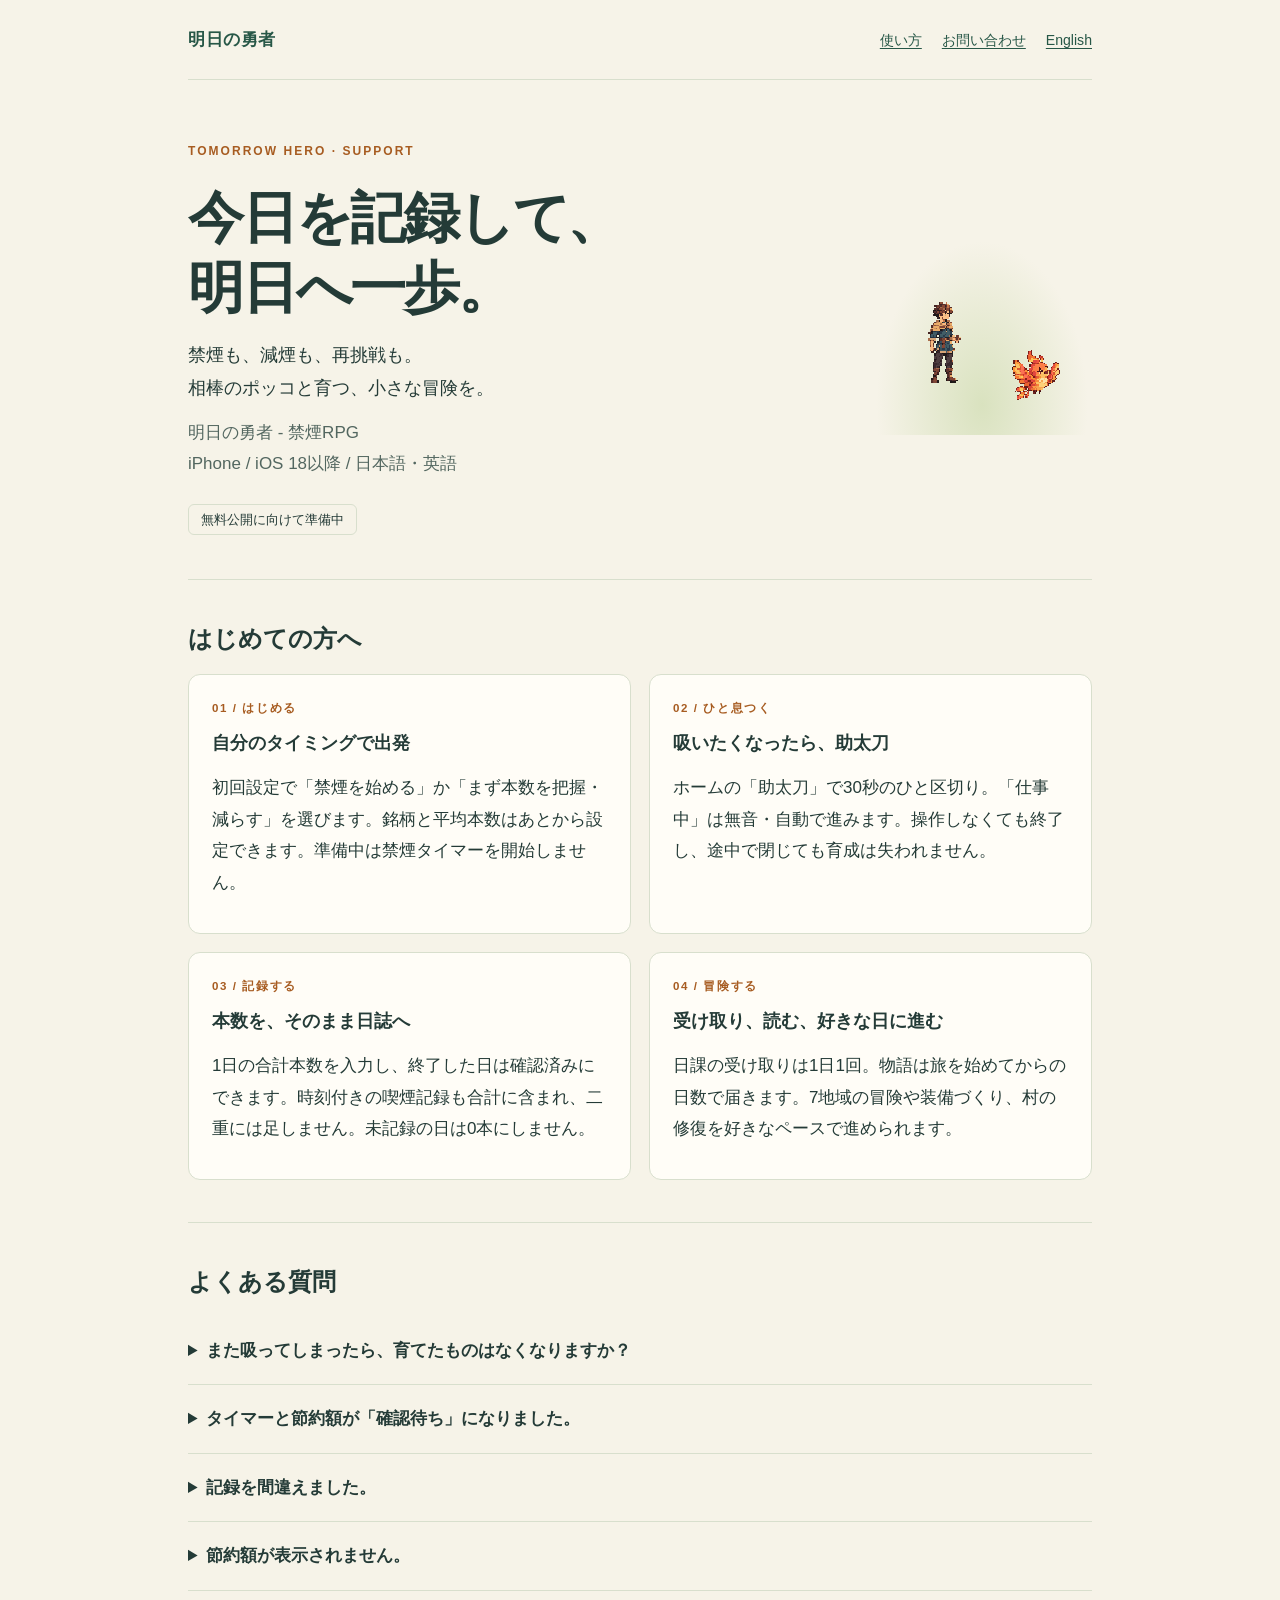
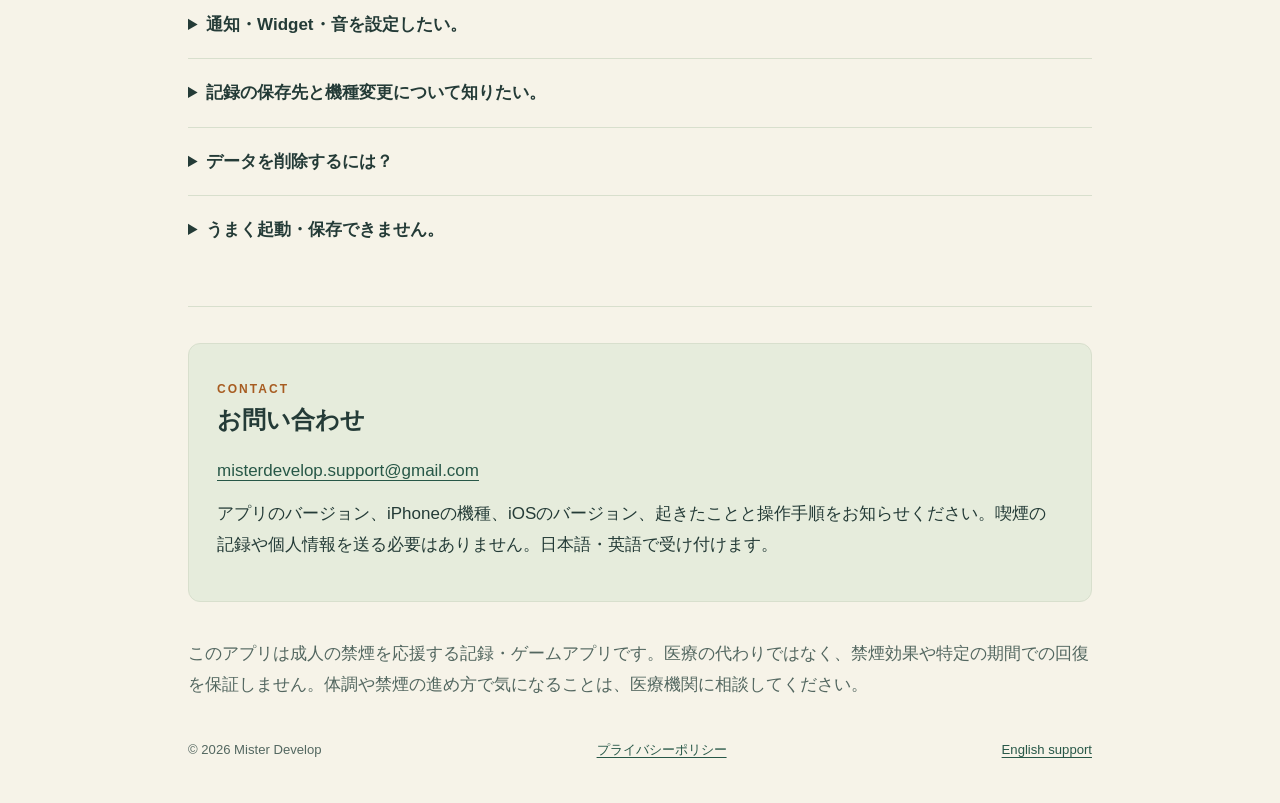
==== index.html @ a278d217 "Add bilingual Tomorrow Hero support and privacy pages" ====
<!doctype html>
<html lang="ja"><head><meta charset="utf-8"><meta name="viewport" content="width=device-width,initial-scale=1"><meta name="description" content="明日の勇者 - 禁煙RPGの使い方、お問い合わせ、記録とプライバシーについて。"><title>明日の勇者 — サポート</title><link rel="stylesheet" href="style.css"><link rel="icon" href="assets/pokko.png"><link rel="alternate" hreflang="en" href="https://misterpepo.github.io/tomorrowhero-support/en/"></head>
<body><a class="skip" href="#main">本文へ移動</a><header><a class="brand" href="./">明日の勇者</a><nav aria-label="メイン"><a href="#help">使い方</a><a href="#contact">お問い合わせ</a><a href="en/" lang="en">English</a></nav></header>
<main id="main"><section class="hero"><div><span class="eyebrow">Tomorrow Hero · Support</span><h1>今日を記録して、<br>明日へ一歩。</h1><p class="lead">禁煙も、減煙も、再挑戦も。<br>相棒のポッコと育つ、小さな冒険を。</p><p class="muted">明日の勇者 - 禁煙RPG<br>iPhone / iOS 18以降 / 日本語・英語</p><span class="status">無料公開に向けて準備中</span></div><div class="companions" aria-hidden="true"><img src="assets/hero.png" alt=""><img src="assets/pokko.png" alt=""></div></section>
<section class="section" id="help"><h2>はじめての方へ</h2><div class="grid"><article class="card"><span class="step">01 / はじめる</span><h3>自分のタイミングで出発</h3><p>初回設定で「禁煙を始める」か「まず本数を把握・減らす」を選びます。銘柄と平均本数はあとから設定できます。準備中は禁煙タイマーを開始しません。</p></article><article class="card"><span class="step">02 / ひと息つく</span><h3>吸いたくなったら、助太刀</h3><p>ホームの「助太刀」で30秒のひと区切り。「仕事中」は無音・自動で進みます。操作しなくても終了し、途中で閉じても育成は失われません。</p></article><article class="card"><span class="step">03 / 記録する</span><h3>本数を、そのまま日誌へ</h3><p>1日の合計本数を入力し、終了した日は確認済みにできます。時刻付きの喫煙記録も合計に含まれ、二重には足しません。未記録の日は0本にしません。</p></article><article class="card"><span class="step">04 / 冒険する</span><h3>受け取り、読む、好きな日に進む</h3><p>日課の受け取りは1日1回。物語は旅を始めてからの日数で届きます。7地域の冒険や装備づくり、村の修復を好きなペースで進められます。</p></article></div></section>
<section class="section"><h2>よくある質問</h2>
<details><summary>また吸ってしまったら、育てたものはなくなりますか？</summary><p>勇者・装備・ポッコとの絆・解放した冒険は残ります。喫煙を記録したあと、今から再開することもできます。翌日まで待つ必要はありません。</p></details>
<details><summary>タイマーと節約額が「確認待ち」になりました。</summary><p>時刻のわからない喫煙が、現在の禁煙期間に重なると確認待ちになります。ホームで最後に吸った日時を指定するか、今から再開してください。日合計だけから喫煙時刻を推測せず、日誌の本数も変えません。</p></details>
<details><summary>記録を間違えました。</summary><p>「記録」の履歴から日時・本数・銘柄を訂正、または記録を取り消せます。日合計は「本数の日誌」から訂正できます。訂正履歴は残り、訂正で育成を失うことはありません。</p></details>
<details><summary>節約額が表示されません。</summary><p>いつもの銘柄の1箱の本数・価格・通貨と、禁煙前の平均本数が必要です。設定で入力できます。表示は今回の禁煙期間の目安で、通貨の換算や異なる通貨の合算は行いません。</p></details>
<details><summary>通知・Widget・音を設定したい。</summary><p>設定で日課のお知らせを「毎日／週1回（月曜日）／なし」から選べます。有効にするときだけ通知許可を確認します。Widgetは初回設定後にiPhoneのホーム画面やロック画面へ追加してください。音楽・効果音は設定で変更でき、消音モード中は鳴りません。</p></details>
<details><summary>記録の保存先と機種変更について知りたい。</summary><p>記録は端末内に保存し、Widget用の表示情報だけを同じアプリの共有領域へ保存します。アプリ独自のアカウント・クラウド同期・エクスポート機能はありません。OSの設定によりバックアップや機種変更時の転送に含まれる場合がありますが、復元はOSの機能とバックアップ状態に依存します。開発者は記録を保管していません。</p></details>
<details><summary>データを削除するには？</summary><p>iPhoneの設定からアプリを「削除」すると、端末内のアプリデータが削除されます。「Appを取り除く」やホーム画面からの非表示ではデータが残る場合があります。OSのバックアップはAppleの設定から別途管理してください。</p></details>
<details><summary>うまく起動・保存できません。</summary><p>アプリを開き直し、iPhoneの空き容量を確認してください。保存エラーをデータ削除で隠すことはありません。未保存と表示された操作は、画面の再試行ボタンから再実行できます。解決しない場合は、アプリを削除する前にお問い合わせください。</p></details></section>
<section class="contact" id="contact"><span class="eyebrow">Contact</span><h2>お問い合わせ</h2><p><a href="mailto:misterdevelop.support@gmail.com?subject=Tomorrow%20Hero%20Support">misterdevelop.support@gmail.com</a></p><p>アプリのバージョン、iPhoneの機種、iOSのバージョン、起きたことと操作手順をお知らせください。喫煙の記録や個人情報を送る必要はありません。日本語・英語で受け付けます。</p></section>
<p class="muted">このアプリは成人の禁煙を応援する記録・ゲームアプリです。医療の代わりではなく、禁煙効果や特定の期間での回復を保証しません。体調や禁煙の進め方で気になることは、医療機関に相談してください。</p></main>
<footer><span>© 2026 Mister Develop</span><a href="privacy.html">プライバシーポリシー</a><a href="en/" lang="en">English support</a></footer></body></html>
---- style.css ----
:root{color-scheme:light;--ink:#243b37;--muted:#536760;--paper:#f6f3e8;--line:#d8dfcd;--green:#275747;--gold:#a75c21}
*{box-sizing:border-box}html{scroll-behavior:smooth}body{margin:0;background:var(--paper);color:var(--ink);font:17px/1.85 -apple-system,BlinkMacSystemFont,"Segoe UI","Hiragino Kaku Gothic ProN",Meiryo,sans-serif}a{color:var(--green);text-underline-offset:.22em}a:hover{color:var(--gold)}a:focus-visible,summary:focus-visible{outline:3px solid var(--gold);outline-offset:5px}.skip{position:absolute;top:-100px;left:1rem;background:white;padding:.5rem 1rem}.skip:focus{top:1rem;z-index:10}header,main,footer{max-width:960px;margin:auto;padding:0 28px}header{display:flex;align-items:center;justify-content:space-between;gap:20px;padding-top:24px;padding-bottom:24px}.brand{font-weight:800;text-decoration:none;letter-spacing:.03em}nav{display:flex;gap:20px;font-size:.88rem;flex-wrap:wrap}.hero{display:grid;grid-template-columns:1fr 220px;align-items:center;gap:24px;padding:54px 0 44px;border-top:1px solid var(--line);border-bottom:1px solid var(--line)}.eyebrow{text-transform:uppercase;letter-spacing:.17em;font-size:.75rem;font-weight:750;color:var(--gold)}h1{font-size:clamp(2rem,5vw,3.5rem);line-height:1.25;letter-spacing:-.04em;margin:.3em 0}h2{font-size:1.5rem;line-height:1.45;margin:0 0 .7em}h3{font-size:1.12rem;margin:0 0 .5em}p{margin:.7em 0}small,.muted{color:var(--muted)}.lead{font-size:1.1rem;max-width:620px}.companions{min-height:200px;display:flex;align-items:flex-end;justify-content:center;gap:12px;background:radial-gradient(ellipse at 50% 85%,#d9e2bf 0%,transparent 68%);padding:20px}.companions img{image-rendering:pixelated;object-fit:contain;width:95px;height:144px}.companions img:last-child{width:64px;height:80px}.status{display:inline-block;padding:3px 12px;border:1px solid var(--line);border-radius:6px;font-size:.8rem;margin-top:12px}.section{padding:42px 0;border-bottom:1px solid var(--line)}.grid{display:grid;grid-template-columns:repeat(2,minmax(0,1fr));gap:18px}.card{padding:23px;background:#fffdf7;border:1px solid var(--line);border-radius:12px}.step{display:block;font-size:.72rem;letter-spacing:.14em;color:var(--gold);margin-bottom:.5rem;font-weight:750}details{padding:18px 0;border-bottom:1px solid var(--line)}details:last-child{border:0}summary{font-weight:650;cursor:pointer}details p{max-width:760px}.contact{background:#e6ecdc;border:1px solid var(--line);border-radius:12px;padding:28px;margin:36px 0}.contact a{overflow-wrap:anywhere}.policy{max-width:800px}.policy h1{font-size:2.4rem;margin-top:30px}.policy h2{margin-top:2rem;font-size:1.25rem}.policy ul{padding-left:1.5em}.policy p,.policy li{overflow-wrap:anywhere}footer{font-size:.82rem;color:var(--muted);padding-top:26px;padding-bottom:40px;display:flex;gap:20px;justify-content:space-between;flex-wrap:wrap}@media(max-width:620px){header,main,footer{padding-left:20px;padding-right:20px}header{align-items:flex-start}.hero{grid-template-columns:1fr;padding:32px 0}.companions{min-height:140px;padding:0}.companions img{height:120px}.grid{grid-template-columns:1fr}nav{gap:12px}.section{padding:30px 0}.contact{padding:22px}}@media(prefers-reduced-motion:reduce){html{scroll-behavior:auto}}
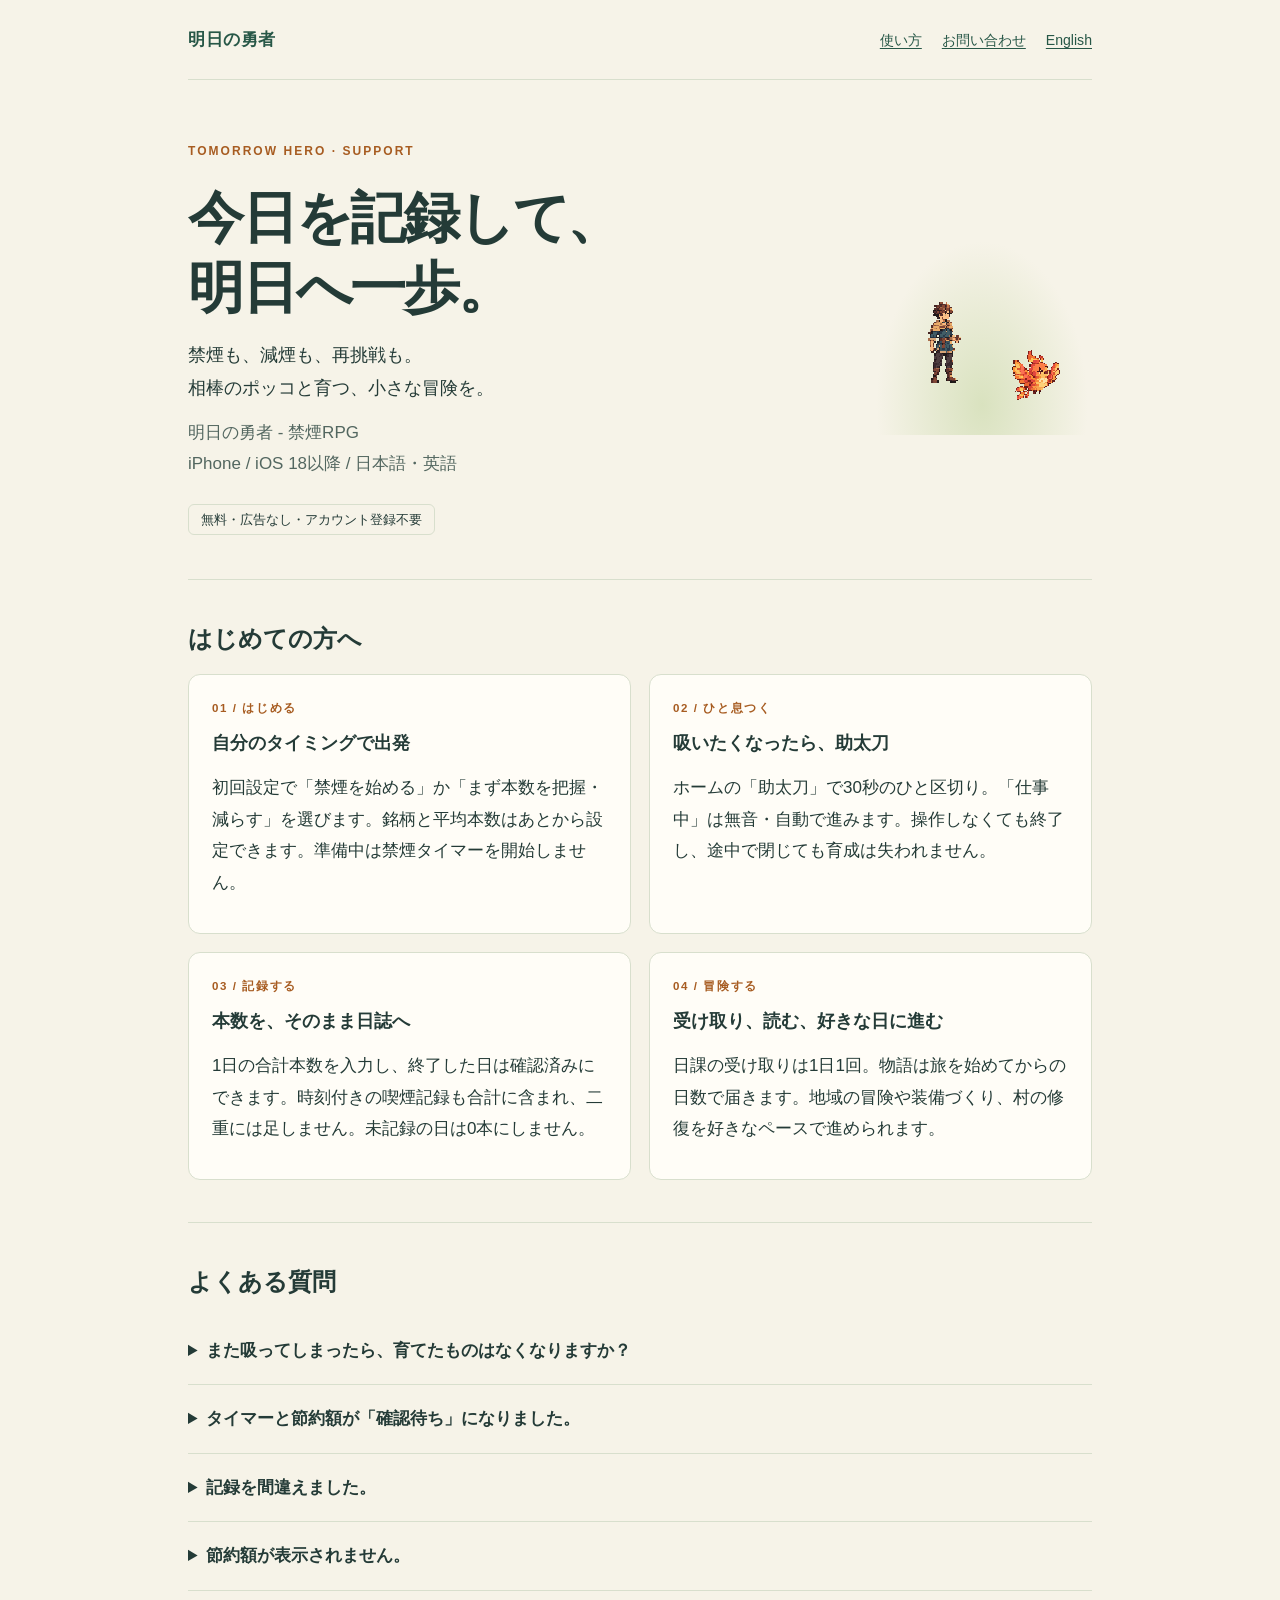
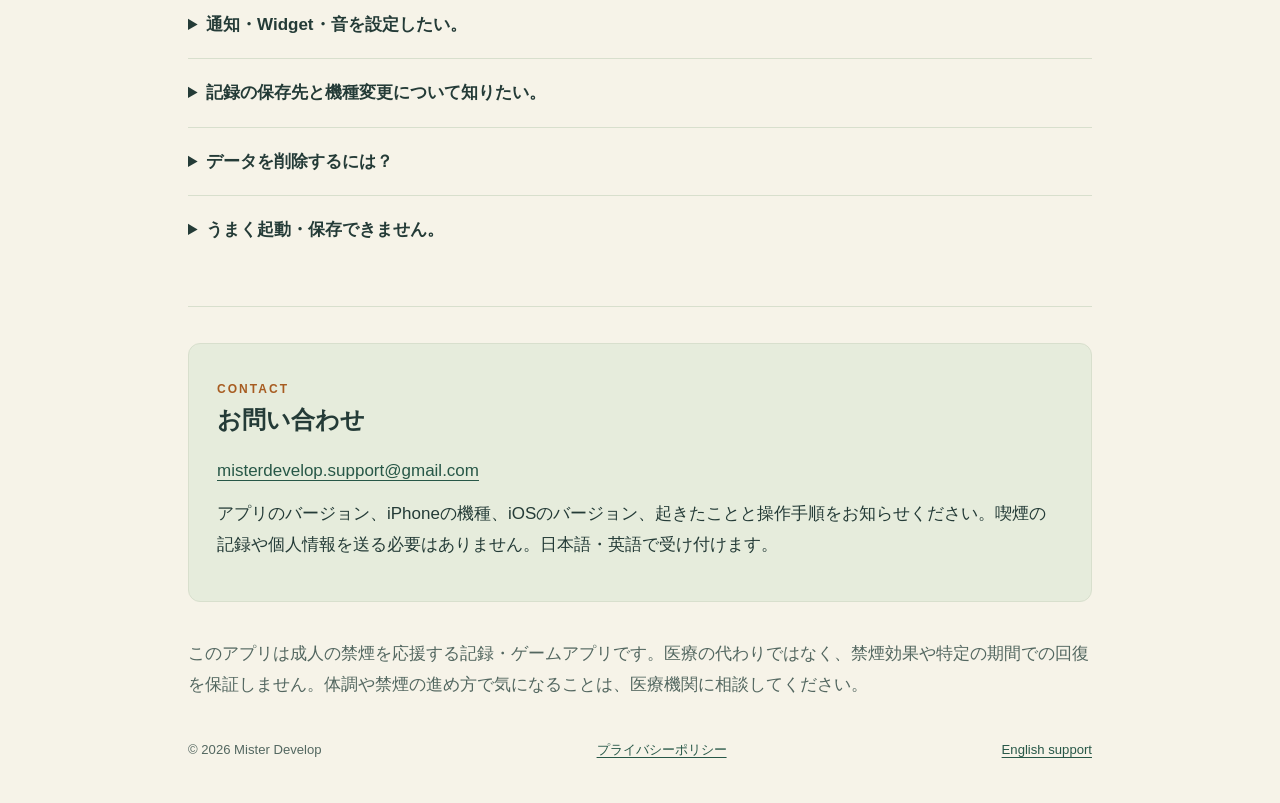
==== commit 65be8504: "Update bilingual support and privacy information for version 2.0" ====
--- a/index.html
+++ b/index.html
@@ -1,16 +1,16 @@
 <!doctype html>
 <html lang="ja"><head><meta charset="utf-8"><meta name="viewport" content="width=device-width,initial-scale=1"><meta name="description" content="明日の勇者 - 禁煙RPGの使い方、お問い合わせ、記録とプライバシーについて。"><title>明日の勇者 — サポート</title><link rel="stylesheet" href="style.css"><link rel="icon" href="assets/pokko.png"><link rel="alternate" hreflang="en" href="https://misterpepo.github.io/tomorrowhero-support/en/"></head>
 <body><a class="skip" href="#main">本文へ移動</a><header><a class="brand" href="./">明日の勇者</a><nav aria-label="メイン"><a href="#help">使い方</a><a href="#contact">お問い合わせ</a><a href="en/" lang="en">English</a></nav></header>
-<main id="main"><section class="hero"><div><span class="eyebrow">Tomorrow Hero · Support</span><h1>今日を記録して、<br>明日へ一歩。</h1><p class="lead">禁煙も、減煙も、再挑戦も。<br>相棒のポッコと育つ、小さな冒険を。</p><p class="muted">明日の勇者 - 禁煙RPG<br>iPhone / iOS 18以降 / 日本語・英語</p><span class="status">無料公開に向けて準備中</span></div><div class="companions" aria-hidden="true"><img src="assets/hero.png" alt=""><img src="assets/pokko.png" alt=""></div></section>
-<section class="section" id="help"><h2>はじめての方へ</h2><div class="grid"><article class="card"><span class="step">01 / はじめる</span><h3>自分のタイミングで出発</h3><p>初回設定で「禁煙を始める」か「まず本数を把握・減らす」を選びます。銘柄と平均本数はあとから設定できます。準備中は禁煙タイマーを開始しません。</p></article><article class="card"><span class="step">02 / ひと息つく</span><h3>吸いたくなったら、助太刀</h3><p>ホームの「助太刀」で30秒のひと区切り。「仕事中」は無音・自動で進みます。操作しなくても終了し、途中で閉じても育成は失われません。</p></article><article class="card"><span class="step">03 / 記録する</span><h3>本数を、そのまま日誌へ</h3><p>1日の合計本数を入力し、終了した日は確認済みにできます。時刻付きの喫煙記録も合計に含まれ、二重には足しません。未記録の日は0本にしません。</p></article><article class="card"><span class="step">04 / 冒険する</span><h3>受け取り、読む、好きな日に進む</h3><p>日課の受け取りは1日1回。物語は旅を始めてからの日数で届きます。7地域の冒険や装備づくり、村の修復を好きなペースで進められます。</p></article></div></section>
+<main id="main"><section class="hero"><div><span class="eyebrow">Tomorrow Hero · Support</span><h1>今日を記録して、<br>明日へ一歩。</h1><p class="lead">禁煙も、減煙も、再挑戦も。<br>相棒のポッコと育つ、小さな冒険を。</p><p class="muted">明日の勇者 - 禁煙RPG<br>iPhone / iOS 18以降 / 日本語・英語</p><span class="status">無料・広告なし・アカウント登録不要</span></div><div class="companions" aria-hidden="true"><img src="assets/hero.png" alt=""><img src="assets/pokko.png" alt=""></div></section>
+<section class="section" id="help"><h2>はじめての方へ</h2><div class="grid"><article class="card"><span class="step">01 / はじめる</span><h3>自分のタイミングで出発</h3><p>初回設定で「禁煙を始める」か「まず本数を把握・減らす」を選びます。銘柄と平均本数はあとから設定できます。準備中は禁煙タイマーを開始しません。</p></article><article class="card"><span class="step">02 / ひと息つく</span><h3>吸いたくなったら、助太刀</h3><p>ホームの「助太刀」で30秒のひと区切り。「仕事中」は無音・自動で進みます。操作しなくても終了し、途中で閉じても育成は失われません。</p></article><article class="card"><span class="step">03 / 記録する</span><h3>本数を、そのまま日誌へ</h3><p>1日の合計本数を入力し、終了した日は確認済みにできます。時刻付きの喫煙記録も合計に含まれ、二重には足しません。未記録の日は0本にしません。</p></article><article class="card"><span class="step">04 / 冒険する</span><h3>受け取り、読む、好きな日に進む</h3><p>日課の受け取りは1日1回。物語は旅を始めてからの日数で届きます。地域の冒険や装備づくり、村の修復を好きなペースで進められます。</p></article></div></section>
 <section class="section"><h2>よくある質問</h2>
 <details><summary>また吸ってしまったら、育てたものはなくなりますか？</summary><p>勇者・装備・ポッコとの絆・解放した冒険は残ります。喫煙を記録したあと、今から再開することもできます。翌日まで待つ必要はありません。</p></details>
 <details><summary>タイマーと節約額が「確認待ち」になりました。</summary><p>時刻のわからない喫煙が、現在の禁煙期間に重なると確認待ちになります。ホームで最後に吸った日時を指定するか、今から再開してください。日合計だけから喫煙時刻を推測せず、日誌の本数も変えません。</p></details>
 <details><summary>記録を間違えました。</summary><p>「記録」の履歴から日時・本数・銘柄を訂正、または記録を取り消せます。日合計は「本数の日誌」から訂正できます。訂正履歴は残り、訂正で育成を失うことはありません。</p></details>
-<details><summary>節約額が表示されません。</summary><p>いつもの銘柄の1箱の本数・価格・通貨と、禁煙前の平均本数が必要です。設定で入力できます。表示は今回の禁煙期間の目安で、通貨の換算や異なる通貨の合算は行いません。</p></details>
-<details><summary>通知・Widget・音を設定したい。</summary><p>設定で日課のお知らせを「毎日／週1回（月曜日）／なし」から選べます。有効にするときだけ通知許可を確認します。Widgetは初回設定後にiPhoneのホーム画面やロック画面へ追加してください。音楽・効果音は設定で変更でき、消音モード中は鳴りません。</p></details>
-<details><summary>記録の保存先と機種変更について知りたい。</summary><p>記録は端末内に保存し、Widget用の表示情報だけを同じアプリの共有領域へ保存します。アプリ独自のアカウント・クラウド同期・エクスポート機能はありません。OSの設定によりバックアップや機種変更時の転送に含まれる場合がありますが、復元はOSの機能とバックアップ状態に依存します。開発者は記録を保管していません。</p></details>
-<details><summary>データを削除するには？</summary><p>iPhoneの設定からアプリを「削除」すると、端末内のアプリデータが削除されます。「Appを取り除く」やホーム画面からの非表示ではデータが残る場合があります。OSのバックアップはAppleの設定から別途管理してください。</p></details>
+<details><summary>節約額が表示されません。</summary><p>いつもの銘柄の1箱の本数・価格・通貨と、禁煙前の平均本数が必要です。設定で入力できます。ホームでは今回の禁煙期間の目安を表示します。2.0では過去の期間を含めた通算も確認できます。通貨の換算や異なる通貨の合算は行いません。</p></details>
+<details><summary>通知・Widget・音を設定したい。</summary><p>設定で日課のお知らせを「毎日／週1回（月曜日）／なし」から選べます。2.0では節目と村の便りのお知らせも選べます。有効にするときだけ通知許可を確認します。Widgetは初回設定後にiPhoneのホーム画面やロック画面へ追加してください。2.0ではショートカットやコントロールセンターからも助太刀を呼べます。音楽・効果音は設定で変更でき、消音モード中は鳴りません。</p></details>
+<details><summary>記録の保存先と機種変更について知りたい。</summary><p>記録は端末内に保存し、Widget用の表示情報だけを同じアプリの共有領域へ保存します。アプリ独自のアカウントやクラウド同期はありません。2.0では、設定の「記録のバックアップ」から日誌や冒険の進み具合をJSONファイルに書き出し、新しい端末で読み込めます。読み込みは今あるデータを残して未登録の記録を追加し、同じファイルで重複しません。音とお知らせの設定は含まれません。保存先は自分で選べますが、喫煙記録を含むため保管先にご注意ください。OSのバックアップや端末間の転送も、OSの設定と利用できるバックアップに依存します。開発者は記録を保管していません。</p></details>
+<details><summary>データを削除するには？</summary><p>iPhoneの設定からアプリを「削除」すると、端末内のアプリデータが削除されます。「Appを取り除く」やホーム画面からの非表示ではデータが残る場合があります。OSのバックアップはAppleの設定から別途管理してください。書き出したファイルはアプリを削除しても残るので、保存先から別途削除してください。</p></details>
 <details><summary>うまく起動・保存できません。</summary><p>アプリを開き直し、iPhoneの空き容量を確認してください。保存エラーをデータ削除で隠すことはありません。未保存と表示された操作は、画面の再試行ボタンから再実行できます。解決しない場合は、アプリを削除する前にお問い合わせください。</p></details></section>
 <section class="contact" id="contact"><span class="eyebrow">Contact</span><h2>お問い合わせ</h2><p><a href="mailto:misterdevelop.support@gmail.com?subject=Tomorrow%20Hero%20Support">misterdevelop.support@gmail.com</a></p><p>アプリのバージョン、iPhoneの機種、iOSのバージョン、起きたことと操作手順をお知らせください。喫煙の記録や個人情報を送る必要はありません。日本語・英語で受け付けます。</p></section>
 <p class="muted">このアプリは成人の禁煙を応援する記録・ゲームアプリです。医療の代わりではなく、禁煙効果や特定の期間での回復を保証しません。体調や禁煙の進め方で気になることは、医療機関に相談してください。</p></main>
